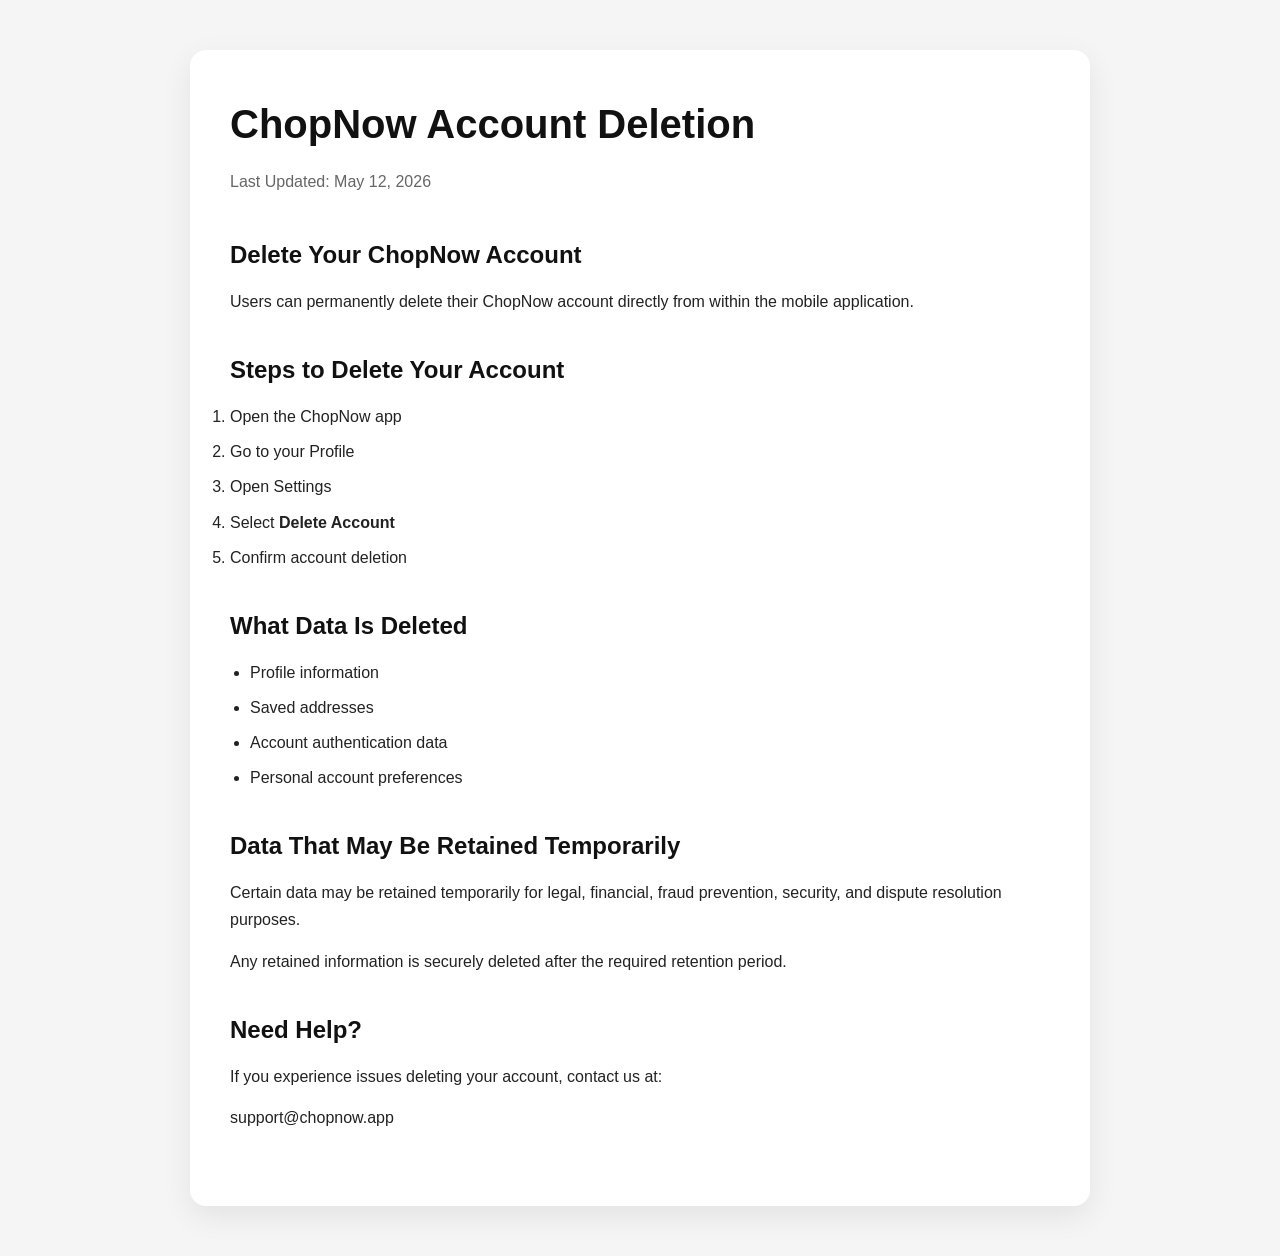
==== delete-account.html @ 600d6656 "delete account" ====
<!DOCTYPE html>
<html lang="en">
<head>
  <meta charset="UTF-8" />
  <meta name="viewport" content="width=device-width, initial-scale=1.0" />
  <title>ChopNow Account Deletion</title>
  <link rel="stylesheet" href="styles.css" />
</head>
<body>
  <div class="container">
    <header>
      <h1>ChopNow Account Deletion</h1>
      <p class="updated">Last Updated: May 12, 2026</p>
    </header>

    <section>
      <h2>Delete Your ChopNow Account</h2>
      <p>
        Users can permanently delete their ChopNow account directly from within the mobile application.
      </p>
    </section>

    <section>
      <h2>Steps to Delete Your Account</h2>
      <ol>
        <li>Open the ChopNow app</li>
        <li>Go to your Profile</li>
        <li>Open Settings</li>
        <li>Select <strong>Delete Account</strong></li>
        <li>Confirm account deletion</li>
      </ol>
    </section>

    <section>
      <h2>What Data Is Deleted</h2>
      <ul>
        <li>Profile information</li>
        <li>Saved addresses</li>
        <li>Account authentication data</li>
        <li>Personal account preferences</li>
      </ul>
    </section>

    <section>
      <h2>Data That May Be Retained Temporarily</h2>
      <p>
        Certain data may be retained temporarily for legal, financial,
        fraud prevention, security, and dispute resolution purposes.
      </p>

      <p>
        Any retained information is securely deleted after the required retention period.
      </p>
    </section>

    <section>
      <h2>Need Help?</h2>
      <p>
        If you experience issues deleting your account, contact us at:
      </p>

      <p>
        support@chopnow.app
      </p>
    </section>
  </div>
</body>
</html>
---- styles.css ----
/* * {
  margin: 0;
  padding: 0;
  box-sizing: border-box;
}

body {
  font-family: Arial, sans-serif;
  background: #f5f5f5;
  color: #222;
  line-height: 1.7;
}

.container {
  max-width: 900px;
  margin: 50px auto;
  background: #ffffff;
  padding: 40px;
  border-radius: 16px;
  box-shadow: 0 10px 30px rgba(0,0,0,0.08);
}

header {
  margin-bottom: 40px;
}

h1 {
  font-size: 40px;
  margin-bottom: 10px;
  color: #111;
}

.updated {
  color: #666;
}

section {
  margin-bottom: 35px;
}

h2 {
  margin-bottom: 12px;
  font-size: 24px;
  color: #111;
}

p {
  margin-bottom: 14px;
}

ul {
  padding-left: 20px;
}

li {
  margin-bottom: 8px;
}

@media (max-width: 768px) {
  .container {
    margin: 20px;
    padding: 25px;
  }

  h1 {
    font-size: 30px;
  }

  h2 {
    font-size: 20px;
  }
}
  
*/


* {
  margin: 0;
  padding: 0;
  box-sizing: border-box;
}

body {
  font-family: Arial, sans-serif;
  background: #f5f5f5;
  color: #222;
  line-height: 1.7;
}

.container {
  max-width: 900px;
  margin: 50px auto;
  background: #ffffff;
  padding: 40px;
  border-radius: 16px;
  box-shadow: 0 10px 30px rgba(0,0,0,0.08);
}

header {
  margin-bottom: 40px;
}

h1 {
  font-size: 40px;
  margin-bottom: 10px;
  color: #111;
}

.updated {
  color: #666;
}

section {
  margin-bottom: 35px;
}

h2 {
  margin-bottom: 12px;
  font-size: 24px;
  color: #111;
}

p {
  margin-bottom: 14px;
}

ul {
  padding-left: 20px;
}

li {
  margin-bottom: 8px;
}

@media (max-width: 768px) {
  .container {
    margin: 20px;
    padding: 25px;
  }

  h1 {
    font-size: 30px;
  }

  h2 {
    font-size: 20px;
  }
}
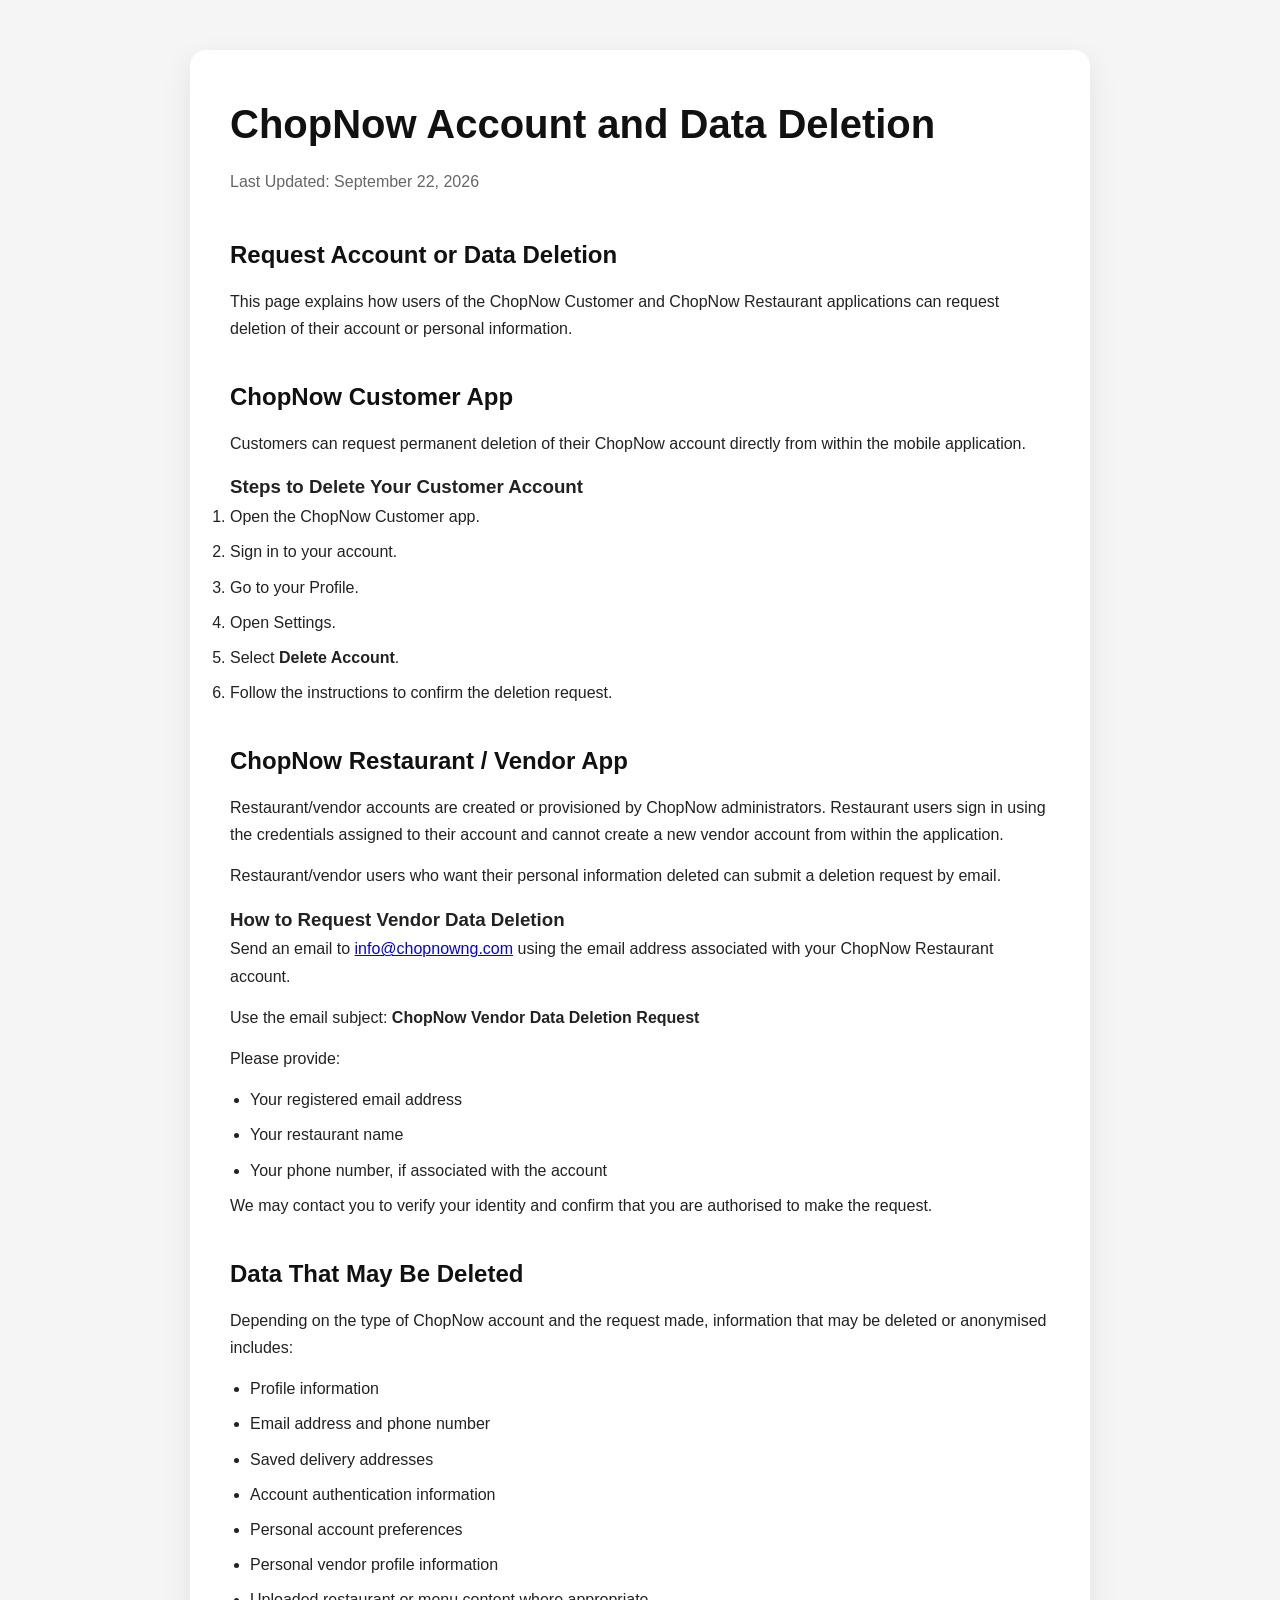
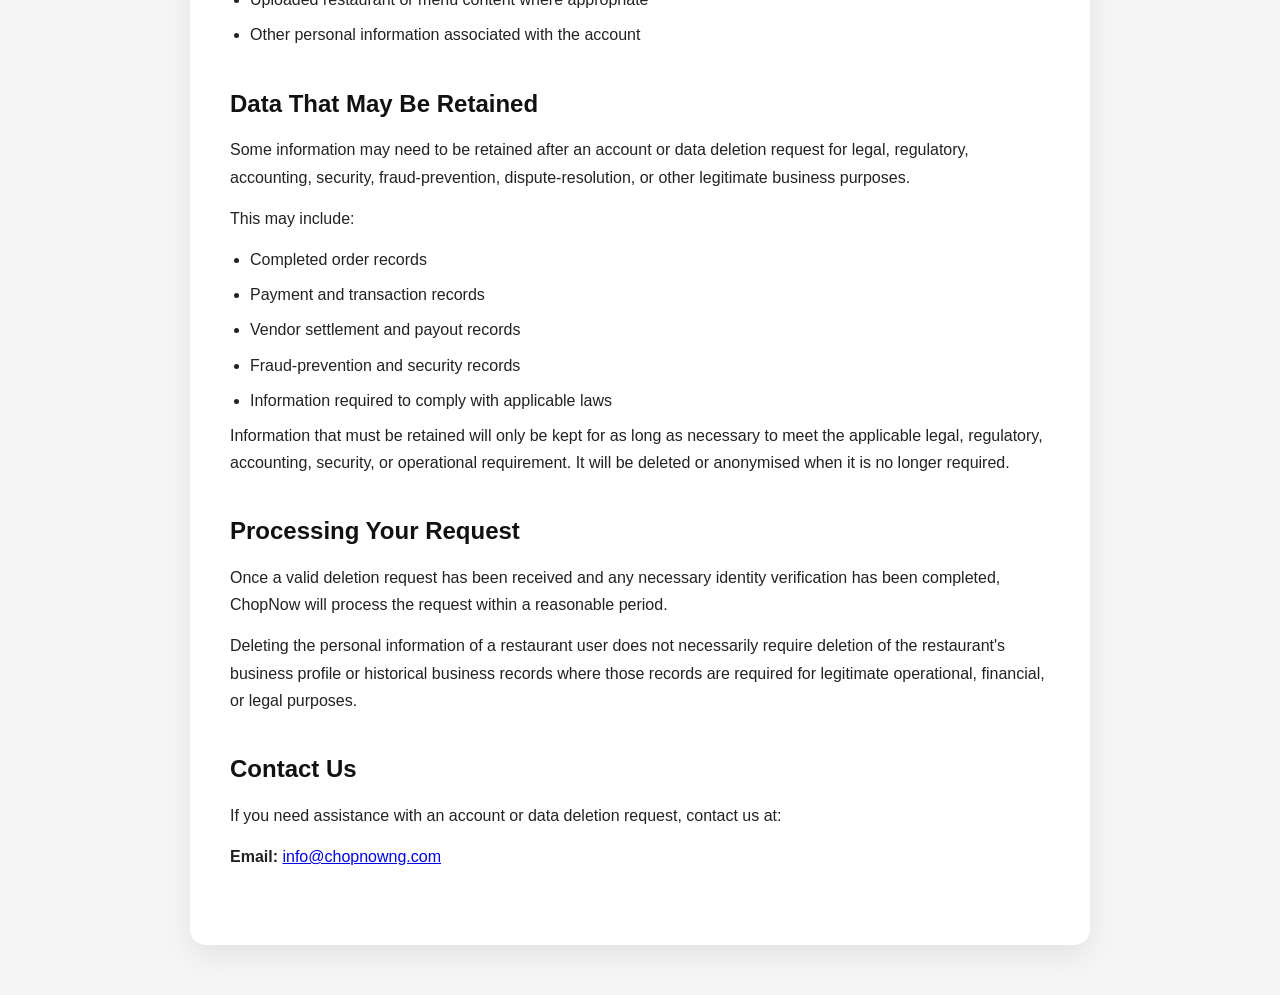
==== commit c96f33ef: "Update delete-account.html" ====
--- a/delete-account.html
+++ b/delete-account.html
@@ -3,64 +3,163 @@
 <head>
   <meta charset="UTF-8" />
   <meta name="viewport" content="width=device-width, initial-scale=1.0" />
-  <title>ChopNow Account Deletion</title>
+  <title>ChopNow Account and Data Deletion</title>
   <link rel="stylesheet" href="styles.css" />
 </head>
 <body>
   <div class="container">
     <header>
-      <h1>ChopNow Account Deletion</h1>
-      <p class="updated">Last Updated: May 12, 2026</p>
+      <h1>ChopNow Account and Data Deletion</h1>
+      <p class="updated">Last Updated: September 22, 2026</p>
     </header>
 
     <section>
-      <h2>Delete Your ChopNow Account</h2>
+      <h2>Request Account or Data Deletion</h2>
       <p>
-        Users can permanently delete their ChopNow account directly from within the mobile application.
+        This page explains how users of the ChopNow Customer and ChopNow
+        Restaurant applications can request deletion of their account or
+        personal information.
       </p>
     </section>
 
     <section>
-      <h2>Steps to Delete Your Account</h2>
+      <h2>ChopNow Customer App</h2>
+
+      <p>
+        Customers can request permanent deletion of their ChopNow account
+        directly from within the mobile application.
+      </p>
+
+      <h3>Steps to Delete Your Customer Account</h3>
+
       <ol>
-        <li>Open the ChopNow app</li>
-        <li>Go to your Profile</li>
-        <li>Open Settings</li>
-        <li>Select <strong>Delete Account</strong></li>
-        <li>Confirm account deletion</li>
+        <li>Open the ChopNow Customer app.</li>
+        <li>Sign in to your account.</li>
+        <li>Go to your Profile.</li>
+        <li>Open Settings.</li>
+        <li>Select <strong>Delete Account</strong>.</li>
+        <li>Follow the instructions to confirm the deletion request.</li>
       </ol>
     </section>
 
     <section>
-      <h2>What Data Is Deleted</h2>
+      <h2>ChopNow Restaurant / Vendor App</h2>
+
+      <p>
+        Restaurant/vendor accounts are created or provisioned by ChopNow
+        administrators. Restaurant users sign in using the credentials assigned
+        to their account and cannot create a new vendor account from within
+        the application.
+      </p>
+
+      <p>
+        Restaurant/vendor users who want their personal information deleted
+        can submit a deletion request by email.
+      </p>
+
+      <h3>How to Request Vendor Data Deletion</h3>
+
+      <p>
+        Send an email to
+        <a href="mailto:info@chopnowng.com">info@chopnowng.com</a>
+        using the email address associated with your ChopNow Restaurant account.
+      </p>
+
+      <p>
+        Use the email subject:
+        <strong>ChopNow Vendor Data Deletion Request</strong>
+      </p>
+
+      <p>Please provide:</p>
+
+      <ul>
+        <li>Your registered email address</li>
+        <li>Your restaurant name</li>
+        <li>Your phone number, if associated with the account</li>
+      </ul>
+
+      <p>
+        We may contact you to verify your identity and confirm that you are
+        authorised to make the request.
+      </p>
+    </section>
+
+    <section>
+      <h2>Data That May Be Deleted</h2>
+
+      <p>
+        Depending on the type of ChopNow account and the request made,
+        information that may be deleted or anonymised includes:
+      </p>
+
       <ul>
         <li>Profile information</li>
-        <li>Saved addresses</li>
-        <li>Account authentication data</li>
+        <li>Email address and phone number</li>
+        <li>Saved delivery addresses</li>
+        <li>Account authentication information</li>
         <li>Personal account preferences</li>
+        <li>Personal vendor profile information</li>
+        <li>Uploaded restaurant or menu content where appropriate</li>
+        <li>Other personal information associated with the account</li>
       </ul>
     </section>
 
     <section>
-      <h2>Data That May Be Retained Temporarily</h2>
+      <h2>Data That May Be Retained</h2>
+
       <p>
-        Certain data may be retained temporarily for legal, financial,
-        fraud prevention, security, and dispute resolution purposes.
+        Some information may need to be retained after an account or data
+        deletion request for legal, regulatory, accounting, security,
+        fraud-prevention, dispute-resolution, or other legitimate business
+        purposes.
       </p>
 
+      <p>This may include:</p>
+
+      <ul>
+        <li>Completed order records</li>
+        <li>Payment and transaction records</li>
+        <li>Vendor settlement and payout records</li>
+        <li>Fraud-prevention and security records</li>
+        <li>Information required to comply with applicable laws</li>
+      </ul>
+
       <p>
-        Any retained information is securely deleted after the required retention period.
+        Information that must be retained will only be kept for as long as
+        necessary to meet the applicable legal, regulatory, accounting,
+        security, or operational requirement. It will be deleted or anonymised
+        when it is no longer required.
       </p>
     </section>
 
     <section>
-      <h2>Need Help?</h2>
+      <h2>Processing Your Request</h2>
+
       <p>
-        If you experience issues deleting your account, contact us at:
+        Once a valid deletion request has been received and any necessary
+        identity verification has been completed, ChopNow will process the
+        request within a reasonable period.
       </p>
 
       <p>
-        support@chopnow.app
+        Deleting the personal information of a restaurant user does not
+        necessarily require deletion of the restaurant's business profile or
+        historical business records where those records are required for
+        legitimate operational, financial, or legal purposes.
+      </p>
+    </section>
+
+    <section>
+      <h2>Contact Us</h2>
+
+      <p>
+        If you need assistance with an account or data deletion request,
+        contact us at:
+      </p>
+
+      <p>
+        <strong>Email:</strong>
+        <a href="mailto:info@chopnowng.com">info@chopnowng.com</a>
       </p>
     </section>
   </div>
